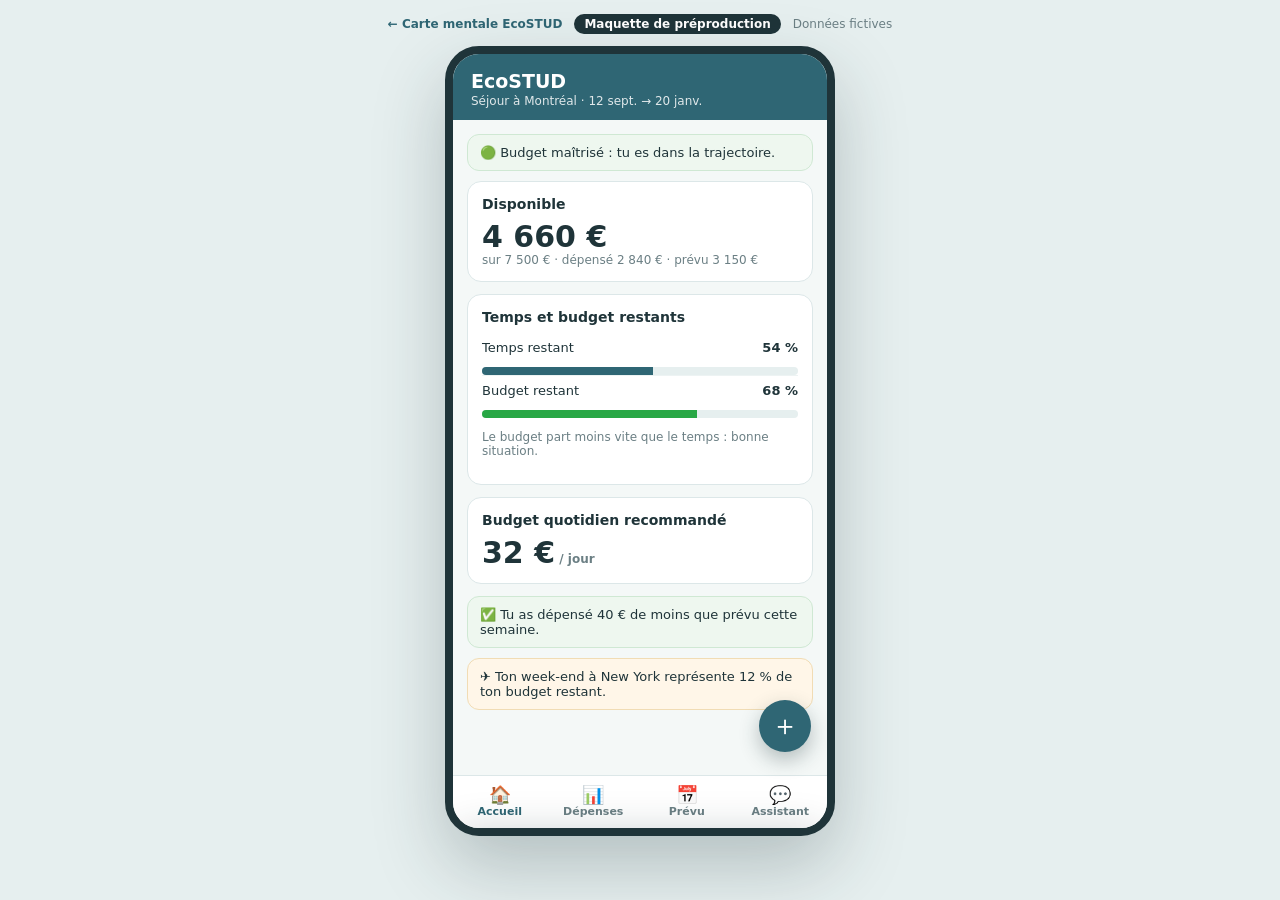
==== maquette-ecostud.html @ 71dec248 "Add files via upload" ====
<!doctype html>
<html lang="fr">
<head>
<meta charset="utf-8">
<meta name="viewport" content="width=device-width, initial-scale=1">
<title>EcoSTUD — Maquette de préproduction</title>
<link rel="stylesheet" href="maquette.css?v=2">
</head>
<body>
<div class="strip"><a href="index.html#ecostud">← Carte mentale EcoSTUD</a><span class="pre">Maquette de préproduction</span><span>Données fictives</span></div>
<div class="phone">
  <div class="head"><h1>EcoSTUD</h1><p>Séjour à Montréal · 12 sept. → 20 janv.</p></div>
  <div class="screens">
    <section class="screen on" id="home">
      <div class="note">🟢 Budget maîtrisé : tu es dans la trajectoire.</div>
      <div class="card"><h2>Disponible</h2><div class="big">4 660 €</div><div class="muted">sur 7 500 € · dépensé 2 840 € · prévu 3 150 €</div></div>
      <div class="card"><h2>Temps et budget restants</h2>
        <div class="row"><span>Temps restant</span><b>54 %</b></div><div class="bar"><i style="width:54%"></i></div>
        <div class="row"><span>Budget restant</span><b>68 %</b></div><div class="bar"><i style="width:68%;background:var(--ok)"></i></div>
        <p class="muted">Le budget part moins vite que le temps : bonne situation.</p></div>
      <div class="card"><h2>Budget quotidien recommandé</h2><div class="big">32 €<span class="muted"> / jour</span></div></div>
      <div class="note">✅ Tu as dépensé 40 € de moins que prévu cette semaine.</div>
      <div class="note warn">✈️ Ton week-end à New York représente 12 % de ton budget restant.</div>
    </section>
    <section class="screen" id="spend">
      <div class="card"><h2>Dépenses du mois</h2>
        <div class="row"><span>🍔 Alimentation</span><b>32 %</b></div><div class="bar"><i style="width:32%"></i></div>
        <div class="row"><span>🏠 Logement</span><b>28 %</b></div><div class="bar"><i style="width:28%"></i></div>
        <div class="row"><span>🚇 Transport</span><b>12 %</b></div><div class="bar"><i style="width:12%"></i></div>
        <div class="row"><span>✈️ Voyages</span><b>10 %</b></div><div class="bar"><i style="width:10%"></i></div>
        <div class="row"><span>🎉 Loisirs</span><b>9 %</b></div><div class="bar"><i style="width:9%"></i></div>
        <div class="row"><span>📱 Téléphone · 💡 Autres</span><b>4 % · 5 %</b></div></div>
      <div class="card"><h2>Dépenses récurrentes</h2>
        <div class="row"><span>Loyer · le 1er du mois</span><b>700 €</b></div>
        <div class="row"><span>Abonnement transport</span><b>40 €</b></div>
        <div class="row"><span>Téléphone</span><b>25 €</b></div>
        <div class="row"><span>Netflix</span><b>15 €</b></div></div>
    </section>
    <section class="screen" id="plan">
      <div class="card"><h2>Argent réellement disponible</h2>
        <div class="row"><span>Disponible aujourd'hui</span><b>1 400 €</b></div>
        <div class="row"><span>Déjà prévu sous 30 jours</span><b>− 850 €</b></div>
        <div class="row"><span><b>Réellement disponible</b></span><b class="big" style="font-size:22px">550 €</b></div></div>
      <div class="card"><h2>Octobre</h2>
        <div class="row"><span>12 · Restaurant</span><b>35 €</b></div>
        <div class="row"><span>18 · Concert</span><b>53 €</b></div>
        <div class="row"><span>25 · Voyage Toronto</span><b>210 €</b></div>
        <div class="row"><span>27 · Week-end New York</span><b>298 €</b></div></div>
      <div class="note bad">🔴 À ton rythme actuel, tu risques d'épuiser ton budget 18 jours avant la fin de ton séjour.</div>
    </section>
    <section class="screen" id="ai">
      <div id="chat"><div class="bub ai">Je peux t'aider à décider avant de dépenser. Choisis une question :</div></div>
      <button class="chip" onclick="ask('ny')">Week-end à New York : 350 €</button>
      <button class="chip" onclick="ask('si')">Et si je dépense 500 € pour un voyage ?</button>
    </section>
  </div>
  <button class="fab" onclick="sheet('add')" aria-label="Ajouter une dépense">＋</button>
  <div class="sheet" id="add">
    <h2>Ajouter une dépense</h2>
    <label for="m">Montant</label>
    <div style="display:flex;gap:8px"><input id="m" type="number" value="18.5" step="0.01" oninput="conv()"><select id="c" onchange="conv()" style="width:100px"><option>CAD</option><option>EUR</option><option>USD</option></select></div>
    <div class="muted" id="eq" style="margin-top:4px"></div>
    <label for="k">Catégorie</label><select id="k"><option>🍔 Alimentation</option><option>🚇 Transport</option><option>🎉 Loisirs</option><option>✈️ Voyages</option></select>
    <label for="d">Description</label><input id="d" value="McDonald's">
    <button class="btn" onclick="addExp()">Ajouter</button><button class="btn alt" onclick="sheet()">Annuler</button>
  </div>
  <div class="toast" role="status"></div>
  <nav class="nav" aria-label="Navigation EcoSTUD">
    <button class="on" data-s="home"><b>🏠</b>Accueil</button><button data-s="spend"><b>📊</b>Dépenses</button>
    <button data-s="plan"><b>📅</b>Prévu</button><button data-s="ai"><b>💬</b>Assistant</button>
  </nav>
</div>
<script src="maquette.js?v=1"></script>
<script>
const R={CAD:.66,USD:.92,EUR:1},fmt=n=>n.toLocaleString('fr-FR',{maximumFractionDigits:0});
const eur=()=>(+$('#m').value||0)*R[$('#c').value];
function conv(){$('#eq').textContent='≈ '+fmt(eur())+' €'}
function addExp(){toast('Dépense ajoutée : '+$('#m').value+' '+$('#c').value+' ≈ '+fmt(eur())+' €');sheet()}
const A={ny:['Puis-je me payer un week-end à New York à 350 € ?','💰 Cette dépense représente 15 % de ton budget restant. Ton budget quotidien passerait de 31 € à 26 €. Verdict : faisable, mais ton budget sera plus serré pendant les 3 prochaines semaines.'],
si:['Et si je dépense 500 € pour un voyage ?','Budget actuel : 2 800 € → après le voyage : 2 300 €. Budget quotidien futur : 38 € → 31 €.']};
function ask(k){$('#chat').insertAdjacentHTML('beforeend','<div class="bub me">'+A[k][0]+'</div><div class="bub ai">'+A[k][1]+'</div>')}
conv();
</script>
</body>
</html>
---- maquette.css ----
:root{--ming:#2f6674;--ink:#1f3439;--muted:#6b7f84;--aqua:#8ecece;--bg:#f4f8f7;--line:#dce7e8;--ok:#28a745;--warn:#d29b45;--bad:#d9534f;--acc:var(--ming)}
*{box-sizing:border-box}
html,body{margin:0;min-height:100%}
body{font-family:Inter,ui-sans-serif,system-ui,-apple-system,"Segoe UI",sans-serif;background:#e6efef;color:var(--ink);display:flex;flex-direction:column;align-items:center;gap:12px;padding:14px}
button{font:inherit;cursor:pointer}
:focus-visible{outline:2px solid var(--aqua);outline-offset:2px}
.strip{display:flex;gap:12px;align-items:center;font-size:12px;color:var(--muted);flex-wrap:wrap;justify-content:center}
.strip a{color:var(--ming);font-weight:700;text-decoration:none}
.pre{background:var(--ink);color:#fff;border-radius:99px;padding:3px 10px;font-weight:700}
.phone{width:390px;max-width:100%;height:790px;max-height:calc(100vh - 70px);min-height:540px;background:var(--bg);border-radius:34px;border:8px solid var(--ink);box-shadow:0 30px 70px rgba(31,52,57,.25);position:relative;overflow:hidden;display:flex;flex-direction:column}
.head{padding:16px 18px 12px;background:var(--acc);color:#fff}
.head h1{margin:0;font-size:19px}
.head p{margin:2px 0 0;font-size:12px;opacity:.85}
.screens{flex:1;overflow:auto;padding:14px}
.screen{display:none}.screen.on{display:block}
.card{background:#fff;border:1px solid var(--line);border-radius:14px;padding:14px;margin-bottom:12px}
.card h2{margin:0 0 8px;font-size:14px}
.big{font-size:30px;font-weight:800;line-height:1.1}
.muted{color:var(--muted);font-size:12px}
.row{display:flex;justify-content:space-between;align-items:center;gap:10px;padding:7px 0;border-top:1px solid #edf3f3;font-size:13px}
.card h2+.row{border-top:0}
.bar{height:8px;border-radius:9px;background:#e6efef;overflow:hidden;margin-top:5px}
.bar i{display:block;height:100%;background:var(--acc)}
.nav{display:flex;border-top:1px solid var(--line);background:#fff}
.nav button{flex:1;border:0;background:none;padding:8px 2px 10px;font-size:11px;color:var(--muted);font-weight:700}
.nav button b{display:block;font-size:18px;font-weight:400}
.nav button.on{color:var(--acc)}
.btn{border:0;background:var(--acc);color:#fff;border-radius:11px;padding:10px 14px;font-weight:700;width:100%;margin-top:8px}
.btn.alt{background:#eef5f5;color:var(--ink)}
.chip{border:1px solid var(--line);background:#fff;border-radius:99px;padding:6px 11px;font-size:12px;font-weight:700;margin:0 6px 6px 0}
.chip.on{background:var(--acc);color:#fff;border-color:var(--acc)}
.note{border-radius:12px;padding:10px 12px;font-size:13px;margin-bottom:10px;background:#eef7ef;border:1px solid #cfe8d3}
.note.warn{background:#fff6e8;border-color:#f1dcb4}
.note.bad{background:#fdeeee;border-color:#f3c7c7}
.fab{position:absolute;right:16px;bottom:76px;width:52px;height:52px;border-radius:50%;border:0;background:var(--acc);color:#fff;font-size:28px;box-shadow:0 8px 20px rgba(31,52,57,.3);z-index:4}
.sheet{position:absolute;left:0;right:0;bottom:0;background:#fff;border-radius:20px 20px 0 0;padding:16px;box-shadow:0 -12px 40px rgba(31,52,57,.25);transform:translateY(105%);transition:transform .2s;z-index:6}
.sheet.on{transform:none}
.sheet h2{margin:0 0 6px;font-size:16px}
label{display:block;font-size:12px;color:var(--muted);margin:8px 0 3px}
input,select{width:100%;padding:10px;border:1px solid #cadbdd;border-radius:10px;font:inherit;font-size:14px;background:#fff}
.toast{position:absolute;left:50%;top:70px;transform:translate(-50%,-20px);background:var(--ink);color:#fff;padding:9px 14px;border-radius:99px;font-size:12px;opacity:0;pointer-events:none;transition:.2s;z-index:9;max-width:90%;text-align:center}
.toast.on{opacity:1;transform:translate(-50%,0)}
.bub{max-width:88%;padding:9px 12px;border-radius:14px;font-size:13px;margin-bottom:8px;line-height:1.45}
.bub.me{margin-left:auto;background:var(--acc);color:#fff;border-bottom-right-radius:4px}
.bub.ai{background:#fff;border:1px solid var(--line);border-bottom-left-radius:4px}
.tag{display:inline-block;font-size:11px;font-weight:700;color:#1b7a34;background:#e6f5ea;border-radius:99px;padding:2px 8px}
/* =====================================================================
   Téléphone (≤ 480 px de large, ou téléphone en paysage) :
   la maquette occupe tout l'écran et se comporte comme une vraie appli.
   Sur ordinateur et tablette, le cadre de téléphone reste identique.
   ===================================================================== */
@media (max-width:480px), (max-height:520px) and (pointer:coarse){
  html{height:100%;-webkit-text-size-adjust:100%;text-size-adjust:100%}
  body{height:100%;min-height:0;padding:0;gap:0;align-items:stretch;overflow:hidden;overscroll-behavior:none}
  @supports (height:100dvh){body{height:100dvh}}

  /* bandeau de maquette : compact, sur deux lignes à droite */
  .strip{
    flex:none;display:grid;grid-template-columns:minmax(0,1fr) auto;align-items:center;justify-content:normal;
    gap:1px 10px;padding:5px 12px
  }
  .strip a{grid-row:1 / span 2;padding:8px 0;font-size:12px}
  .strip .pre{grid-column:2;grid-row:1;justify-self:end;padding:2px 9px;font-size:10px}
  .strip > span:not(.pre){grid-column:2;grid-row:2;justify-self:end;font-size:10px}

  /* l'appli remplit le reste de l'écran */
  .phone{
    flex:1 1 auto;align-self:center;width:100%;max-width:640px;min-height:0;height:auto;max-height:none;
    border:0;border-radius:0;box-shadow:none
  }
  .head{padding:14px 16px 12px}
  .screens{padding:14px 14px 18px;overscroll-behavior:contain;-webkit-overflow-scrolling:touch}
  .phone:has(.fab) .screens{padding-bottom:92px}

  /* barre de navigation : texte fluide, zone de tap confortable, encoche respectée */
  .nav{padding-bottom:env(safe-area-inset-bottom,0px)}
  .nav button{min-width:0;min-height:56px;padding:8px 0 10px;font-size:clamp(9px,2.5vw,11px);white-space:nowrap}
  .fab{width:56px;height:56px;right:18px;bottom:calc(76px + env(safe-area-inset-bottom,0px))}

  /* champs et boutons : pas de zoom automatique iOS (police ≥ 16 px), cibles tactiles ≥ 38 px */
  button,.chip,.btn,.fab,.nav button{touch-action:manipulation;-webkit-tap-highlight-color:transparent}
  input:not([type=checkbox]),select{font-size:16px;padding:12px;min-height:46px}
  input[type=checkbox]{width:22px!important;height:22px;min-height:0;padding:0;flex:none;accent-color:var(--acc)}
  .btn{min-height:46px;font-size:15px}
  .chip{min-height:38px;padding:8px 14px;font-size:13px}
  .row{padding:9px 0;font-size:14px}
  .bub{max-width:90%;font-size:14px}

  .sheet{max-height:88%;overflow:auto;padding:18px 16px calc(18px + env(safe-area-inset-bottom,0px));border-radius:22px 22px 0 0}
  .toast{top:12px}
}
/* téléphone en paysage : en-tête plus bas pour laisser de la place au contenu */
@media (max-height:520px) and (pointer:coarse){
  .head{padding:8px 16px}
  .head p{margin-top:0}
  .nav button{min-height:46px;padding:4px 0 6px}
  .phone:has(.fab) .screens{padding-bottom:84px}
  .fab{bottom:calc(60px + env(safe-area-inset-bottom,0px))}
}
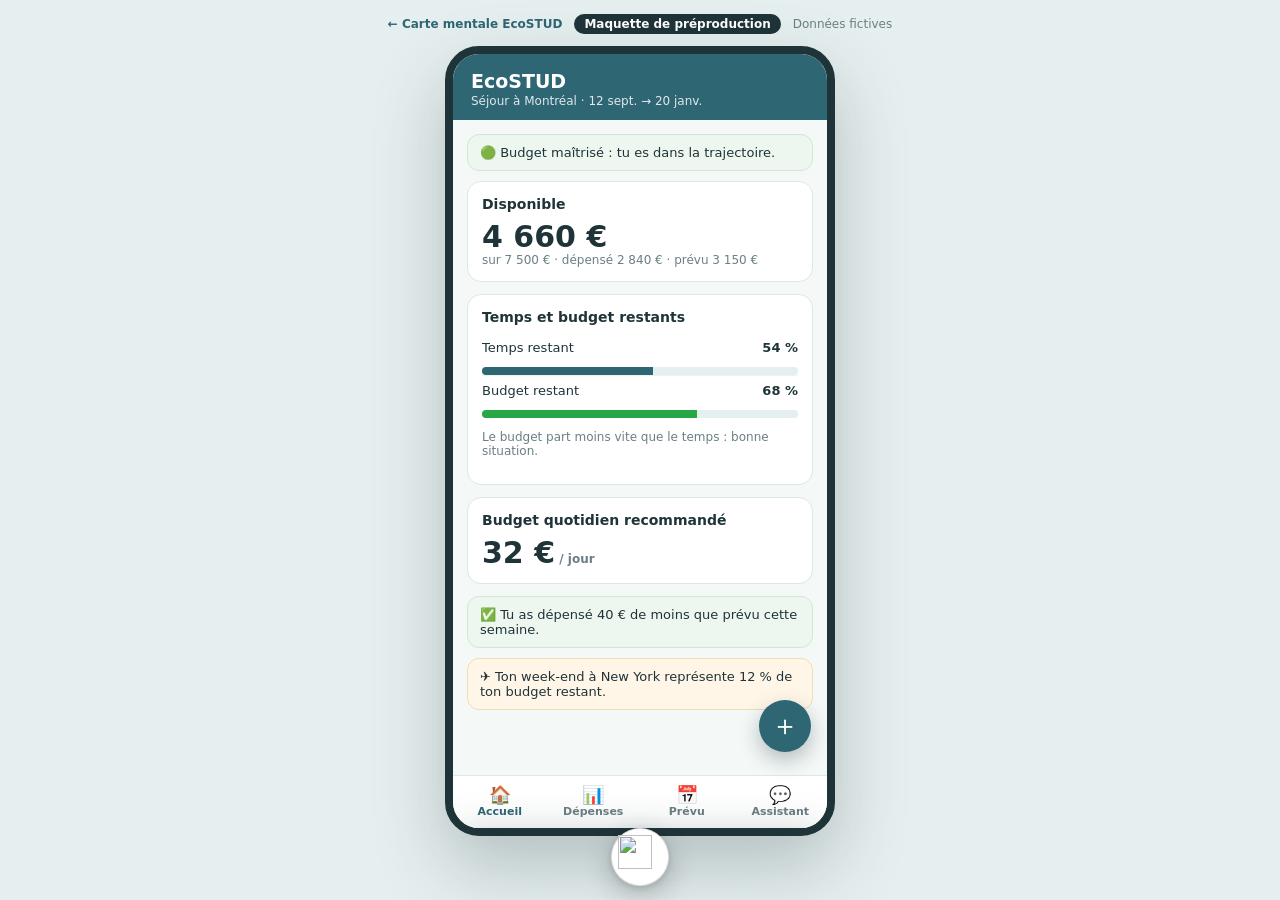
==== commit 15bad7f6: "Add floating SOPP Agents home shortcut to EcoSTUD and MediSTUD" ====
--- a/maquette-ecostud.html
+++ b/maquette-ecostud.html
@@ -81,5 +81,6 @@
 function ask(k){$('#chat').insertAdjacentHTML('beforeend','<div class="bub me">'+A[k][0]+'</div><div class="bub ai">'+A[k][1]+'</div>')}
 conv();
 </script>
+<a class="sopp-home-float" href="https://sopp24.github.io/SOPP-agents/" aria-label="Retour à l’accueil de SOPP Agents" title="Retour à SOPP Agents"><img src="https://sopp24.github.io/SOPP-agents/assets/brand-mark.webp" alt="" aria-hidden="true"></a>
 </body>
 </html>
--- a/maquette.css
+++ b/maquette.css
@@ -97,3 +97,13 @@
   .phone:has(.fab) .screens{padding-bottom:84px}
   .fab{bottom:calc(60px + env(safe-area-inset-bottom,0px))}
 }
+
+
+/* SOPP Agents — bouton d’accueil flottant */
+.sopp-home-float{position:fixed;z-index:80;left:50%;bottom:max(14px,env(safe-area-inset-bottom));width:58px;height:58px;display:grid;place-items:center;transform:translateX(-50%);border:1px solid rgba(16,25,30,.12);border-radius:50%;background:#fff;box-shadow:0 8px 28px rgba(0,0,0,.24),0 2px 7px rgba(0,0,0,.12);transition:transform .22s ease,box-shadow .22s ease;text-decoration:none;-webkit-tap-highlight-color:transparent}
+.sopp-home-float img{display:block;width:78%;height:78%;object-fit:contain}
+.sopp-home-float:hover{transform:translateX(-50%) translateY(-3px) scale(1.045);box-shadow:0 12px 34px rgba(0,0,0,.3),0 0 0 5px rgba(255,255,255,.1)}
+.sopp-home-float:focus-visible{outline:3px solid #2f6674;outline-offset:4px}
+@media(max-width:520px){.sopp-home-float{width:54px;height:54px;bottom:max(10px,env(safe-area-inset-bottom))}}
+@media(prefers-reduced-motion:reduce){.sopp-home-float{transition:none}}
+.screens{padding-bottom:84px}
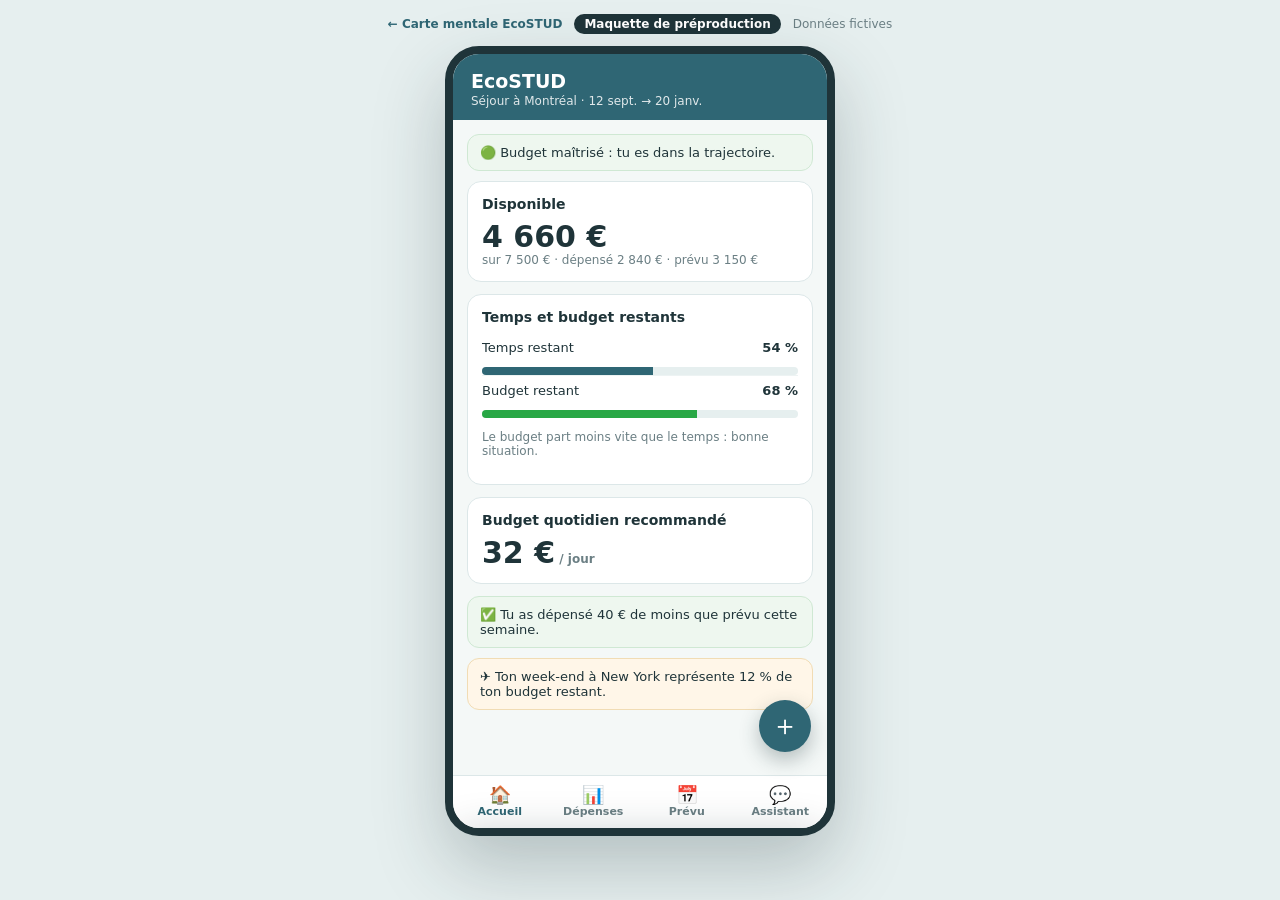
==== commit bd193306: "Show SOPP home shortcut only when entered from SOPP Agents" ====
--- a/maquette-ecostud.html
+++ b/maquette-ecostud.html
@@ -81,6 +81,13 @@
 function ask(k){$('#chat').insertAdjacentHTML('beforeend','<div class="bub me">'+A[k][0]+'</div><div class="bub ai">'+A[k][1]+'</div>')}
 conv();
 </script>
-<a class="sopp-home-float" href="https://sopp24.github.io/SOPP-agents/" aria-label="Retour à l’accueil de SOPP Agents" title="Retour à SOPP Agents"><img src="https://sopp24.github.io/SOPP-agents/assets/brand-mark.webp" alt="" aria-hidden="true"></a>
+<a style="display:none" class="sopp-home-float" href="https://sopp24.github.io/SOPP-agents/" aria-label="Retour à l’accueil de SOPP Agents" title="Retour à SOPP Agents"><img src="https://sopp24.github.io/SOPP-agents/assets/brand-mark.webp" alt="" aria-hidden="true"></a>
+<script>
+(() => {
+  if (new URLSearchParams(window.location.search).get("from") !== "sopp-agents") return;
+  const homeButton = document.querySelector(".sopp-home-float");
+  if (homeButton) homeButton.style.removeProperty("display");
+})();
+</script>
 </body>
 </html>
